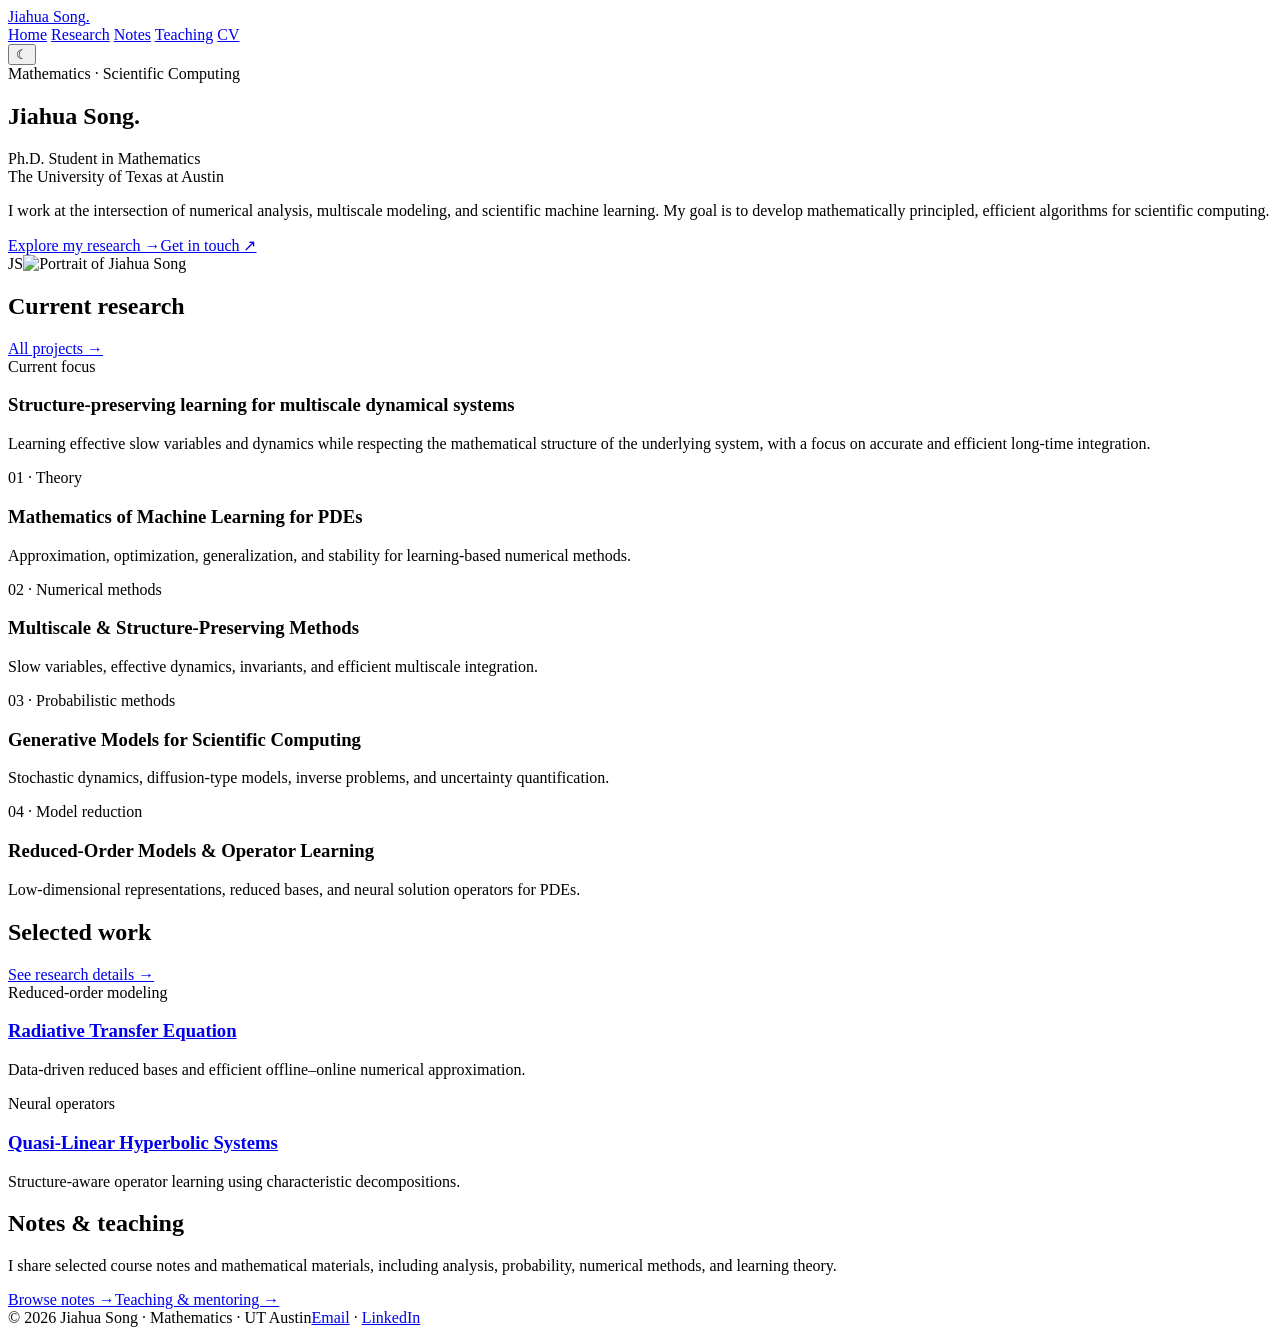
==== index.html @ 2b6a1150 "Rename jiahua-academic-site/index.html to index.html" ====
<!doctype html>
<html lang="en"><head>
<meta charset="utf-8"><meta name="viewport" content="width=device-width, initial-scale=1">
<meta name="description" content="Academic website of Jiahua Song, Ph.D. student in Mathematics at The University of Texas at Austin.">
<title>Home | Jiahua Song</title>
<link rel="stylesheet" href="assets/style.css"><link rel="icon" href="assets/favicon.svg" type="image/svg+xml">
<script>try{var t=localStorage.getItem('jiahua-site-theme');if(t)document.documentElement.setAttribute('data-theme',t)}catch(e){}</script>
</head><body>
<header class="topbar"><div class="wrap header-inner">
<a href="index.html" class="brand">Jiahua Song<span class="brand-dot">.</span></a>
<nav class="nav" aria-label="Main navigation"><a href="index.html" class="active" aria-current="page">Home</a>
<a href="research.html">Research</a>
<a href="notes.html">Notes</a>
<a href="teaching.html">Teaching</a>
<a href="cv.html">CV</a></nav>
<button class="theme-btn" type="button" data-theme-toggle aria-label="Toggle dark mode" title="Toggle light/dark theme">☾</button>
</div></header>
<main class="wrap"><section class="hero"><div>
<div class="eyebrow">Mathematics · Scientific Computing</div>
<h1>Jiahua Song<span class="brand-dot">.</span></h1>
<p class="role">Ph.D. Student in Mathematics<br>The University of Texas at Austin</p>
<p class="summary">I work at the intersection of numerical analysis, multiscale modeling, and scientific machine learning. My goal is to develop mathematically principled, efficient algorithms for scientific computing.</p>
<div class="links"><a class="button primary" href="research.html">Explore my research →</a><a class="button" href="mailto:jiahua.song@utexas.edu">Get in touch ↗</a></div>
</div><div class="portrait"><span class="initials" aria-hidden="true">JS</span><img id="profile-pic" src="assets/self.jpeg" alt="Portrait of Jiahua Song"></div></section>
<section class="section"><div class="section-head"><h2>Current research</h2><a href="research.html">All projects →</a></div>
<div class="feature"><div class="kicker">Current focus</div><h3>Structure-preserving learning for multiscale dynamical systems</h3><p>Learning effective slow variables and dynamics while respecting the mathematical structure of the underlying system, with a focus on accurate and efficient long-time integration.</p></div>
<div class="grid">
<article class="card"><div class="kicker">01 · Theory</div><h3>Mathematics of Machine Learning for PDEs</h3><p>Approximation, optimization, generalization, and stability for learning-based numerical methods.</p></article>
<article class="card"><div class="kicker">02 · Numerical methods</div><h3>Multiscale & Structure-Preserving Methods</h3><p>Slow variables, effective dynamics, invariants, and efficient multiscale integration.</p></article>
<article class="card"><div class="kicker">03 · Probabilistic methods</div><h3>Generative Models for Scientific Computing</h3><p>Stochastic dynamics, diffusion-type models, inverse problems, and uncertainty quantification.</p></article>
<article class="card"><div class="kicker">04 · Model reduction</div><h3>Reduced-Order Models & Operator Learning</h3><p>Low-dimensional representations, reduced bases, and neural solution operators for PDEs.</p></article>
</div></section>
<section class="section"><div class="section-head"><h2>Selected work</h2><a href="research.html">See research details →</a></div>
<div class="grid"><article class="card"><div class="kicker">Reduced-order modeling</div><h3><a class="stretched" href="research.html#rte">Radiative Transfer Equation</a></h3><p>Data-driven reduced bases and efficient offline–online numerical approximation.</p></article><article class="card"><div class="kicker">Neural operators</div><h3><a class="stretched" href="research.html#hyperbolic">Quasi-Linear Hyperbolic Systems</a></h3><p>Structure-aware operator learning using characteristic decompositions.</p></article></div></section>
<section class="section"><div class="section-head"><h2>Notes & teaching</h2></div><p>I share selected course notes and mathematical materials, including analysis, probability, numerical methods, and learning theory.</p><div class="links"><a class="button" href="notes.html">Browse notes →</a><a class="button" href="teaching.html">Teaching & mentoring →</a></div></section></main>
<footer class="foot"><div class="wrap foot-inner"><span>© 2026 Jiahua Song · Mathematics · UT Austin</span><span><a href="mailto:jiahua.song@utexas.edu">Email</a> · <a href="https://www.linkedin.com/in/jiahuasong7/" target="_blank" rel="noopener noreferrer">LinkedIn</a></span></div></footer>
<script src="assets/site.js" defer></script></body></html>
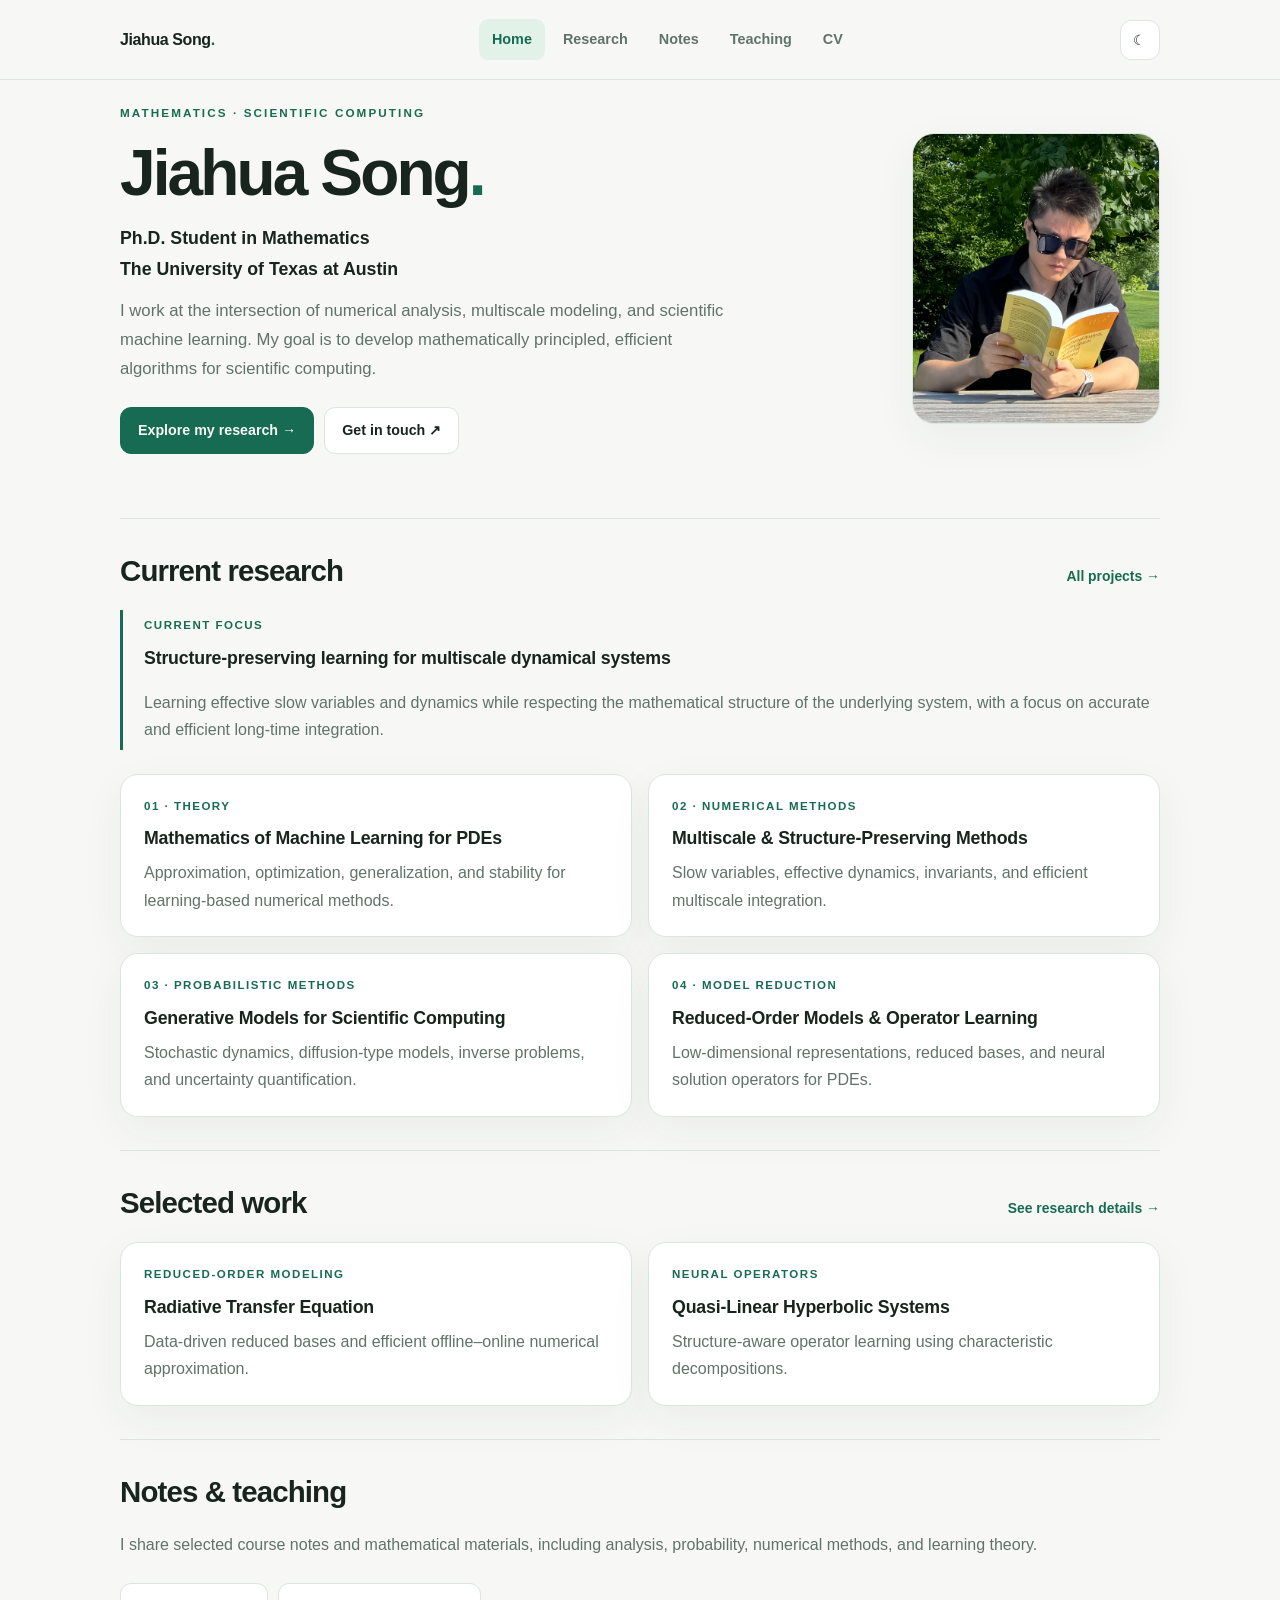
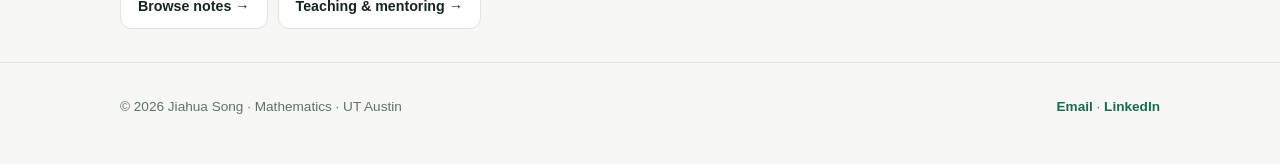
==== commit 39bef389: "Add files via upload" ====
--- a/index.html
+++ b/index.html
@@ -34,4 +34,4 @@
 <div class="grid"><article class="card"><div class="kicker">Reduced-order modeling</div><h3><a class="stretched" href="research.html#rte">Radiative Transfer Equation</a></h3><p>Data-driven reduced bases and efficient offline–online numerical approximation.</p></article><article class="card"><div class="kicker">Neural operators</div><h3><a class="stretched" href="research.html#hyperbolic">Quasi-Linear Hyperbolic Systems</a></h3><p>Structure-aware operator learning using characteristic decompositions.</p></article></div></section>
 <section class="section"><div class="section-head"><h2>Notes & teaching</h2></div><p>I share selected course notes and mathematical materials, including analysis, probability, numerical methods, and learning theory.</p><div class="links"><a class="button" href="notes.html">Browse notes →</a><a class="button" href="teaching.html">Teaching & mentoring →</a></div></section></main>
 <footer class="foot"><div class="wrap foot-inner"><span>© 2026 Jiahua Song · Mathematics · UT Austin</span><span><a href="mailto:jiahua.song@utexas.edu">Email</a> · <a href="https://www.linkedin.com/in/jiahuasong7/" target="_blank" rel="noopener noreferrer">LinkedIn</a></span></div></footer>
-<script src="assets/site.js" defer></script></body></html>
+<script src="assets/site.js" defer></script></body></html>
--- a/assets/style.css
+++ b/assets/style.css
@@ -0,0 +1,6 @@
+/* Jiahua Song — simple, accessible academic website */
+:root{color-scheme:light;--bg:#f7f8f6;--surface:#fff;--surface-alt:#f0f4f1;--text:#18241e;--muted:#61726a;--line:#dce5df;--accent:#176b52;--accent-soft:#e2f2e9;--radius:18px;--shadow:0 14px 44px rgba(28,46,34,.055)}
+:root[data-theme="dark"]{color-scheme:dark;--bg:#111a18;--surface:#182420;--surface-alt:#20312a;--text:#e9f1e9;--muted:#a2b4a8;--line:#33473c;--accent:#80d9ab;--accent-soft:#243d31;--shadow:0 14px 44px rgba(0,0,0,.12)}
+*{box-sizing:border-box}html{scroll-behavior:smooth}body{margin:0;background:var(--bg);color:var(--text);font:16px/1.72 -apple-system,BlinkMacSystemFont,"Segoe UI",Inter,Arial,sans-serif}a{color:var(--accent);text-decoration:none}a:hover{text-decoration:underline}a:focus-visible,button:focus-visible{outline:3px solid var(--accent);outline-offset:3px}h1,h2,h3,p{margin-top:0}h1{letter-spacing:-.045em;line-height:1.14;font-size:clamp(2.45rem,5vw,4.05rem)}h2{letter-spacing:-.03em;line-height:1.3;font-size:clamp(1.35rem,2.3vw,1.9rem)}h3{font-size:1.11rem;line-height:1.4;letter-spacing:-.01em}p{color:var(--muted)}.wrap{max-width:1100px;padding:0 30px;margin:0 auto}.topbar{position:sticky;top:0;z-index:20;background:var(--bg);border-bottom:1px solid var(--line);backdrop-filter:blur(14px)}.header-inner{min-height:79px;display:flex;align-items:center;gap:24px;justify-content:space-between}.brand{font-weight:800;color:var(--text);letter-spacing:-.025em;white-space:nowrap}.brand:hover{text-decoration:none}.brand-dot{color:var(--accent)}.nav{display:flex;align-items:center;gap:5px;flex-wrap:wrap}.nav a{display:inline-block;color:var(--muted);font-size:.9rem;font-weight:600;padding:8px 13px;border-radius:9px}.nav a.active,.nav a:hover{background:var(--accent-soft);color:var(--accent);text-decoration:none}.theme-btn{font-size:.85rem;min-width:40px;min-height:40px;border:1px solid var(--line);background:var(--surface);color:var(--text);border-radius:11px;cursor:pointer}.theme-btn:hover{border-color:var(--accent)}main{padding:64px 0 86px}.eyebrow{color:var(--accent);text-transform:uppercase;letter-spacing:.18em;font-size:.73rem;font-weight:800;margin-bottom:14px}.hero{display:grid;grid-template-columns:minmax(0,1fr) 248px;gap:50px;align-items:center;padding:23px 0 64px}.hero h1{margin-bottom:13px}.hero .role{font-size:1.11rem;color:var(--text);font-weight:600;margin-bottom:13px}.hero .summary{font-size:1.045rem;max-width:630px}.portrait{aspect-ratio:4/4.7;border-radius:22px;border:1px solid var(--line);background:linear-gradient(145deg,var(--accent-soft),var(--surface-alt));display:flex;align-items:center;justify-content:center;overflow:hidden;box-shadow:var(--shadow);position:relative}.portrait img{width:100%;height:100%;object-fit:cover;display:block}.portrait .initials{font-size:4.7rem;font-weight:800;letter-spacing:-.1em;color:var(--accent)}.links{display:flex;gap:10px;flex-wrap:wrap;margin-top:24px}.button{display:inline-flex;align-items:center;justify-content:center;gap:8px;padding:10px 17px;border:1px solid var(--line);border-radius:11px;color:var(--text);background:var(--surface);font-size:.89rem;font-weight:700}.button:hover{border-color:var(--accent);color:var(--accent);text-decoration:none}.button.primary{background:var(--accent);color:var(--bg);border-color:var(--accent)}.button.primary:hover{opacity:.87}.section{padding:33px 0;border-top:1px solid var(--line)}.section-head{display:flex;align-items:baseline;justify-content:space-between;gap:18px;flex-wrap:wrap;margin-bottom:20px}.section-head h2{margin:0}.section-head a{font-size:.87rem;font-weight:700}.grid{display:grid;grid-template-columns:repeat(2,minmax(0,1fr));gap:16px}.card{padding:22px 23px;border:1px solid var(--line);border-radius:var(--radius);background:var(--surface);box-shadow:var(--shadow);min-width:0}.card h3{margin-bottom:8px}.card p:last-child{margin-bottom:0}.card a.stretched{color:var(--text)}.card a.stretched:hover{color:var(--accent)}.kicker{color:var(--accent);font-size:.72rem;font-weight:800;letter-spacing:.13em;text-transform:uppercase;margin-bottom:10px}.tags{display:flex;flex-wrap:wrap;gap:7px;margin-top:13px}.tag{display:inline-flex;background:var(--accent-soft);border:1px solid transparent;color:var(--accent);border-radius:7px;padding:3px 9px;font-size:.75rem;font-weight:700}.feature{border-left:3px solid var(--accent);padding:6px 0 6px 21px;margin:17px 0 24px}.feature p{margin:0}.page-intro{padding-bottom:25px;max-width:750px}.page-intro h1{font-size:clamp(2.2rem,4.4vw,3.5rem);margin-bottom:17px}.page-intro p{font-size:1.04rem}.project{margin:0 0 18px}.meta{font-size:.85rem;color:var(--muted);margin-bottom:13px}.meta strong{color:var(--text)}.stack{display:grid;gap:14px}.muted{color:var(--muted)}.bullets{padding-left:20px;color:var(--muted)}.bullets li{margin-bottom:7px}.note-row{padding:16px 0;display:flex;justify-content:space-between;align-items:center;gap:14px;border-bottom:1px solid var(--line)}.note-row strong{display:block;font-size:.94rem}.note-row p{font-size:.84rem;margin:2px 0 0}.pill{border-radius:999px;padding:3px 9px;color:var(--muted);border:1px solid var(--line);font-size:.73rem;white-space:nowrap}.pill.live{background:var(--accent-soft);color:var(--accent);border-color:transparent}.timeline{border-left:1px solid var(--line);margin-left:5px;padding-left:24px}.timeline-item{position:relative;margin:0 0 27px}.timeline-item:before{content:"";position:absolute;left:-30px;top:7px;width:10px;height:10px;border-radius:50%;background:var(--accent);border:3px solid var(--bg)}.timeline-item h3{margin-bottom:1px}.timeline-item p{margin-bottom:0}.foot{padding:32px 0 45px;border-top:1px solid var(--line);font-size:.85rem;color:var(--muted)}.foot-inner{display:flex;justify-content:space-between;gap:12px;flex-wrap:wrap}.foot a{font-weight:600}.small{font-size:.83rem}.notice{padding:13px 17px;background:var(--surface-alt);border-radius:10px;border:1px solid var(--line);color:var(--muted);font-size:.88rem}.linkarrow:after{content:" ↗";font-size:.8em}code{font-size:.9em;background:var(--surface-alt);padding:2px 5px;border-radius:4px;color:var(--text)}
+@media (max-width:750px){.wrap{padding:0 19px}.header-inner{padding:11px 0;min-height:0;flex-wrap:wrap;gap:8px}.brand{margin-right:auto}.nav{order:3;overflow-x:auto;width:100%;flex-wrap:nowrap;scrollbar-width:none}.nav a{padding:6px 10px;font-size:.84rem;white-space:nowrap}.hero{grid-template-columns:minmax(0,1fr) 110px;gap:15px;padding:9px 0 45px;align-items:start}.hero h1{font-size:2.55rem}.portrait{border-radius:13px;margin-top:22px}.portrait .initials{font-size:2.15rem}.grid{grid-template-columns:1fr}.card{padding:19px}.section{padding:25px 0}main{padding:38px 0 60px}.hero .summary{font-size:.96rem}}
+@media (max-width:400px){.hero{grid-template-columns:1fr}.portrait{width:112px;height:132px;margin:0 0 8px;grid-row:1}.hero .role{font-size:1rem}}@media(prefers-reduced-motion:reduce){html{scroll-behavior:auto}}
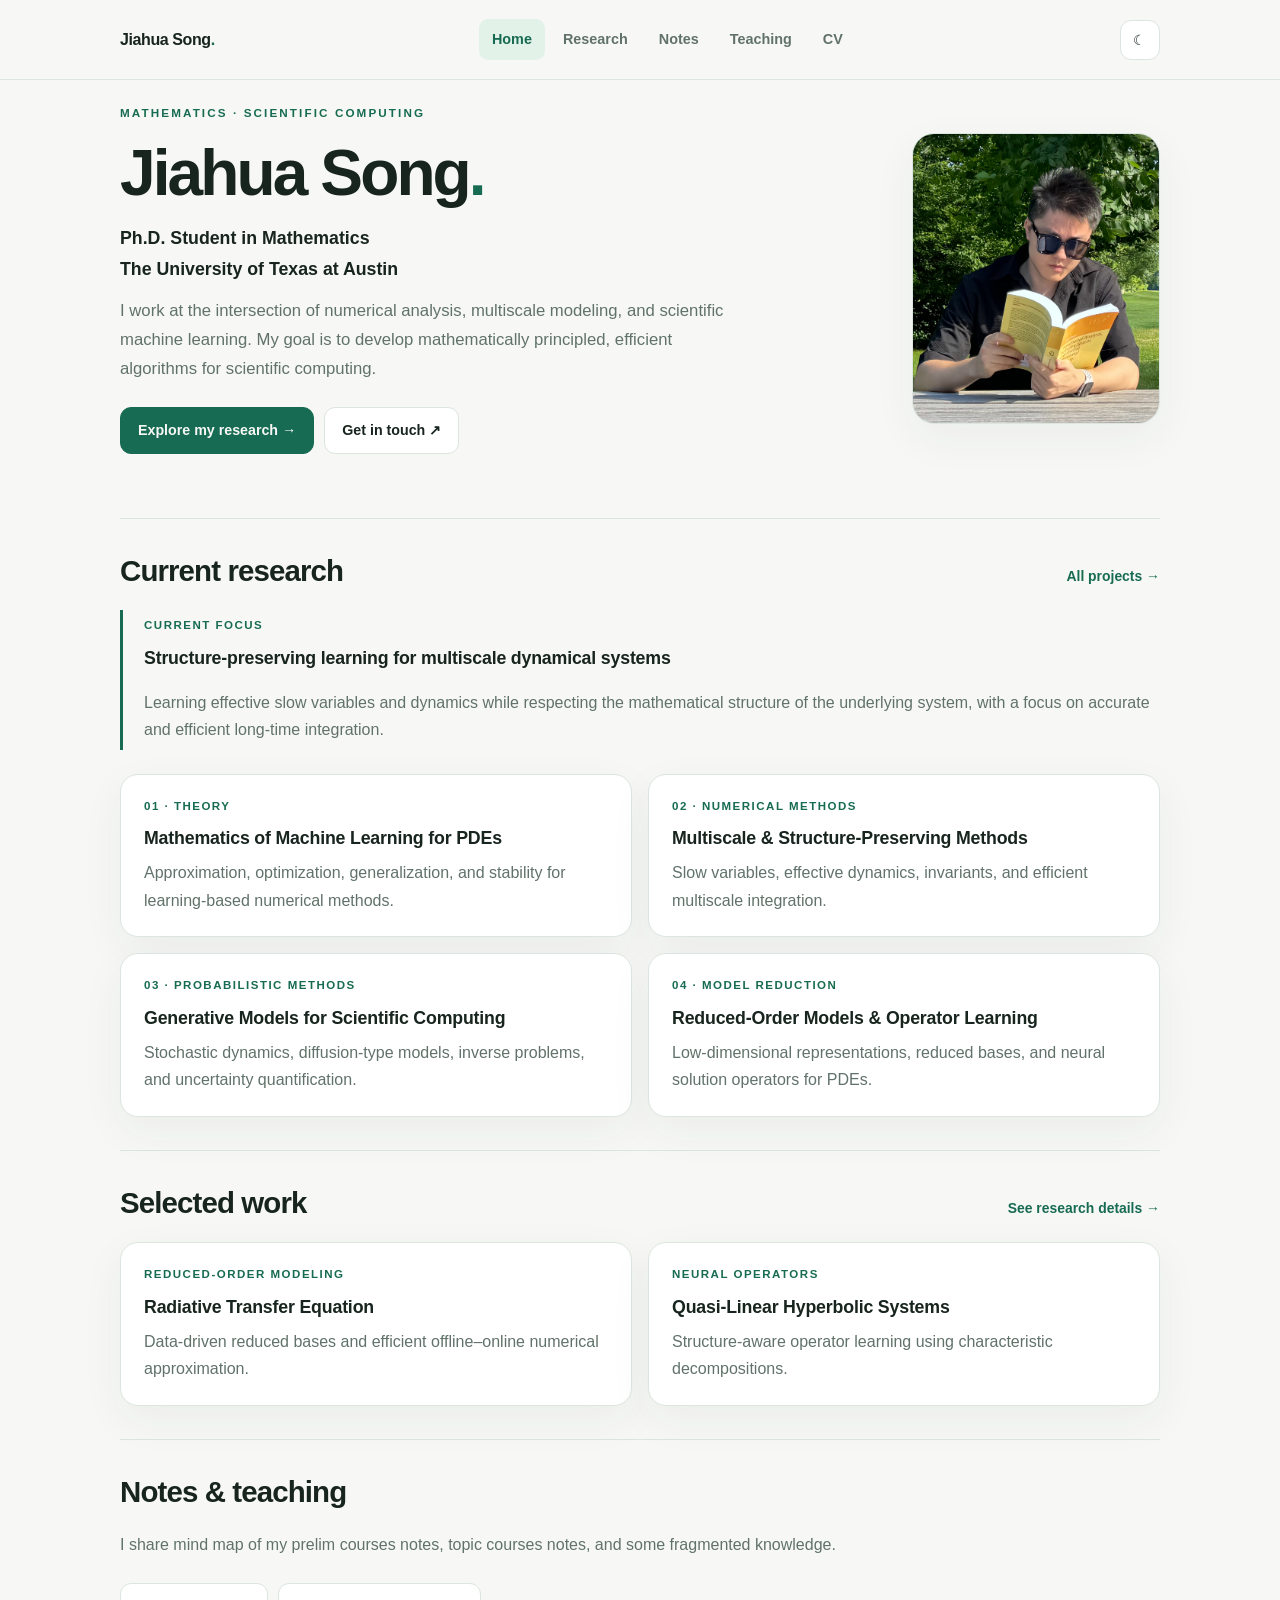
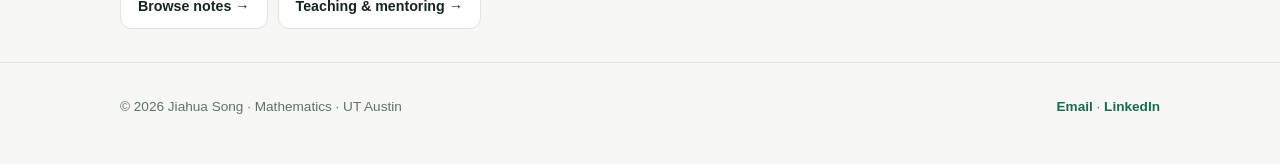
==== commit 08b0fcb2: "Update index.html" ====
--- a/index.html
+++ b/index.html
@@ -32,6 +32,6 @@
 </div></section>
 <section class="section"><div class="section-head"><h2>Selected work</h2><a href="research.html">See research details →</a></div>
 <div class="grid"><article class="card"><div class="kicker">Reduced-order modeling</div><h3><a class="stretched" href="research.html#rte">Radiative Transfer Equation</a></h3><p>Data-driven reduced bases and efficient offline–online numerical approximation.</p></article><article class="card"><div class="kicker">Neural operators</div><h3><a class="stretched" href="research.html#hyperbolic">Quasi-Linear Hyperbolic Systems</a></h3><p>Structure-aware operator learning using characteristic decompositions.</p></article></div></section>
-<section class="section"><div class="section-head"><h2>Notes & teaching</h2></div><p>I share selected course notes and mathematical materials, including analysis, probability, numerical methods, and learning theory.</p><div class="links"><a class="button" href="notes.html">Browse notes →</a><a class="button" href="teaching.html">Teaching & mentoring →</a></div></section></main>
+<section class="section"><div class="section-head"><h2>Notes & teaching</h2></div><p>I share mind map of my prelim courses notes, topic courses notes, and some fragmented knowledge.</p><div class="links"><a class="button" href="notes.html">Browse notes →</a><a class="button" href="teaching.html">Teaching & mentoring →</a></div></section></main>
 <footer class="foot"><div class="wrap foot-inner"><span>© 2026 Jiahua Song · Mathematics · UT Austin</span><span><a href="mailto:jiahua.song@utexas.edu">Email</a> · <a href="https://www.linkedin.com/in/jiahuasong7/" target="_blank" rel="noopener noreferrer">LinkedIn</a></span></div></footer>
-<script src="assets/site.js" defer></script></body></html>+<script src="assets/site.js" defer></script></body></html>
